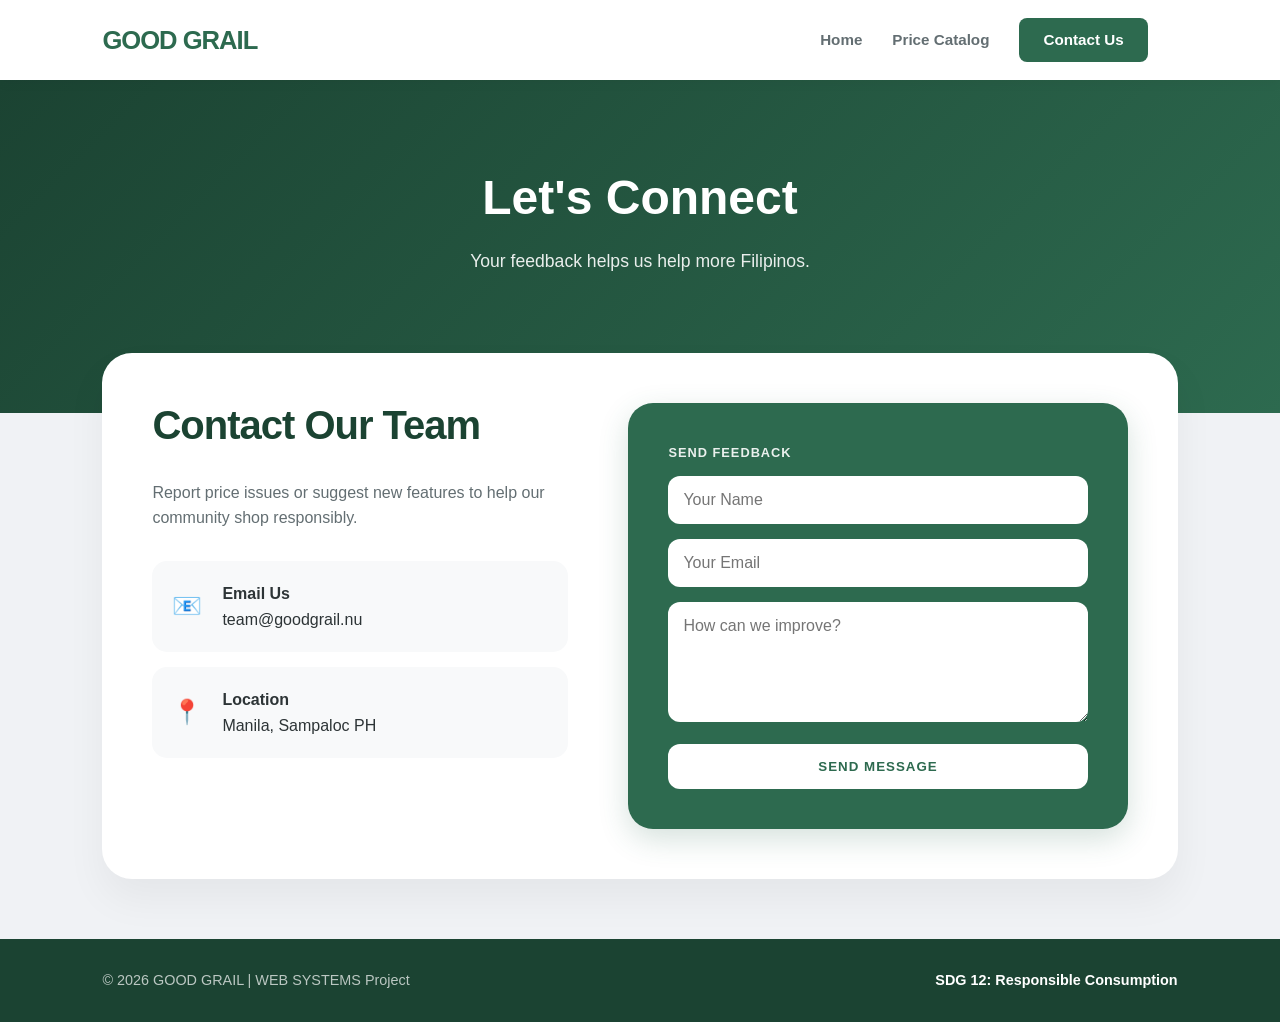
==== contactpage.html @ 933bb587 "Add files via upload" ====
<!DOCTYPE html>
<html lang="en">
<head>
    <title>Good Grail | Contact Us</title>
    <link rel="stylesheet" href="header.css">
    <style>
        :root {
            --primary-green: #2d6a4f;
            --accent-navy: #1b4332;
            --bg-soft: #f0f2f5;
            --white: #ffffff;
            --text-dark: #2d3436;
            --text-muted: #636e72;
        }

        body { 
            font-family: 'Inter', sans-serif; 
            margin: 0; 
            background-color: var(--bg-soft);
            color: var(--text-dark);
            line-height: 1.6;
        }

        .hero { 
            background: linear-gradient(135deg, var(--accent-navy) 0%, var(--primary-green) 100%); 
            padding: 80px 8% 120px; 
            text-align: center; 
            color: white; 
        }

        .hero h1 { 
            font-size: 3rem; 
            margin: 0; 
            font-weight: 800;
        }

        .hero p {
            font-size: 1.1rem;
            opacity: 0.9;
            margin-top: 10px;
        }
        
        .dashboard-container {
            padding: 0 8% 60px; 
            margin-top: -60px; 
            display: flex; 
            justify-content: center; 
        }

        .contact-card { 
            background: white; 
            padding: 50px; 
            border-radius: 30px; 
            box-shadow: 0 20px 40px rgba(0,0,0,0.05); 
            display: grid; 
            grid-template-columns: 1fr 1.2fr; 
            gap: 60px; 
            max-width: 1100px; 
            width: 100%; 
            box-sizing: border-box;
        }

        .contact-info h2 { 
            font-size: 2.5rem; 
            color: var(--accent-navy); 
            letter-spacing: -1px; 
            margin-top: 0;
            line-height: 1.1;
        }

        .info-item { 
            display: flex; 
            align-items: center; 
            gap: 20px; 
            padding: 20px; 
            background: #f8f9fa; 
            border-radius: 15px; 
            margin-bottom: 15px;
            transition: transform 0.2s ease;
        }

        .info-item:hover {
            transform: translateX(5px);
        }

        .info-item span { 
            font-size: 1.5rem; 
        }

        .feedback-form { 
            background: var(--primary-green); 
            color: white; 
            padding: 40px; 
            border-radius: 25px; 
            box-shadow: 0 10px 30px rgba(45, 106, 79, 0.2);
        }

        .feedback-form input, 
        .feedback-form textarea { 
            width: 100%; 
            padding: 15px; 
            margin-bottom: 15px; 
            border: none; 
            border-radius: 12px; 
            font-family: inherit; 
            font-size: 1rem; 
            box-sizing: border-box; 
        }

        .feedback-form input:focus, 
        .feedback-form textarea:focus {
            outline: 3px solid rgba(255,255,255,0.3);
        }

        .btn-submit { 
            background: white; 
            color: var(--primary-green); 
            width: 100%; 
            padding: 15px; 
            border: none; 
            border-radius: 12px; 
            cursor: pointer; 
            font-weight: 800; 
            transition: 0.3s;
            text-transform: uppercase;
            letter-spacing: 1px;
        }

        .btn-submit:hover { 
            transform: scale(1.02); 
            box-shadow: 0 5px 15px rgba(0,0,0,0.1); 
            background-color: #f8f9fa;
        }

        footer { 
            background: var(--accent-navy); 
            color: rgba(255,255,255,0.7); 
            padding: 30px 8%; 
            display: flex; 
            justify-content: space-between; 
            font-size: 0.9rem;
            align-items: center;
        }
        
        @media (max-width: 900px) {
            .contact-card { grid-template-columns: 1fr; gap: 40px; padding: 30px; }
            .hero h1 { font-size: 2.2rem; }
            footer { flex-direction: column; gap: 15px; text-align: center; }
        }
    </style>
</head>
<body>

    <header>
        <a href="index.html" class="logo">GOOD GRAIL</a>
        <nav class="main-nav">
            <a href="index.html">Home</a>
            <a href="pricecatalog.html">Price Catalog</a>
            <a href="contactpage.html" class="btn-contact">Contact Us</a>
        </nav>
    </header>

    <section class="hero">
        <h1>Let's Connect</h1>
        <p>Your feedback helps us help more Filipinos.</p>
    </section>

    <main class="dashboard-container">
        <div class="contact-card">
            <section class="contact-info">
                <h2>Contact Our Team</h2>
                <p style="color: var(--text-muted); margin-bottom: 30px;">Report price issues or suggest new features to help our community shop responsibly.</p>
                <div class="info-item">
                    <span>📧</span>
                    <div><b>Email Us</b><br>team@goodgrail.nu</div>
                </div>
                <div class="info-item">
                    <span>📍</span>
                    <div><b>Location</b><br>Manila, Sampaloc PH</div>
                </div>
            </section>

            <section class="feedback-form">
                <h3 style="margin-top: 0; text-transform: uppercase; font-size: 0.8rem; letter-spacing: 1px; opacity: 0.9;">Send Feedback</h3>
                <form id="contactForm" onsubmit="event.preventDefault(); alert('Message sent! Thank you for your feedback.');">
                    <input type="text" placeholder="Your Name" required>
                    <input type="email" placeholder="Your Email" required>
                    <textarea placeholder="How can we improve?" rows="5" required></textarea>
                    <button type="submit" class="btn-submit">SEND MESSAGE</button>
                </form>
            </section>
        </div>
    </main>

    <footer>
        <div>© 2026 GOOD GRAIL | WEB SYSTEMS Project</div>
        <div style="font-weight: bold; color: white;">SDG 12: Responsible Consumption</div>
    </footer>
</body>
</html>
---- header.css ----
header {
    background-color: #ffffff;
    padding: 0 8%;
    height: 80px;
    display: flex;
    justify-content: space-between;
    align-items: center;
    box-shadow: 0 4px 12px rgba(0,0,0,0.03);
    position: sticky;
    top: 0;
    z-index: 1000;
}

.logo { 
    font-weight: 800; 
    font-size: 1.6rem; 
    color: #2d6a4f; 
    letter-spacing: -1px;
    cursor: pointer;
    text-decoration: none;
}

.main-nav {
    display: flex;
    align-items: center;
}

.main-nav a { 
    text-decoration: none; 
    color: #636e72; 
    margin-right: 30px; 
    font-weight: 600; 
    font-size: 0.95rem;
    transition: color 0.3s;
}

.main-nav a:hover { color: #2d6a4f; }

.btn-contact { 
    background: #2d6a4f; 
    color: white !important; 
    padding: 10px 24px; 
    border: none; 
    border-radius: 8px; 
    cursor: pointer; 
    font-weight: 600; 
    font-size: 0.95rem;
    text-decoration: none;
    transition: all 0.3s ease;
    display: inline-block;
}

.btn-contact:hover { 
    background: #1b4332; 
    transform: translateY(-2px);
    box-shadow: 0 4px 12px rgba(45, 106, 79, 0.3);
}
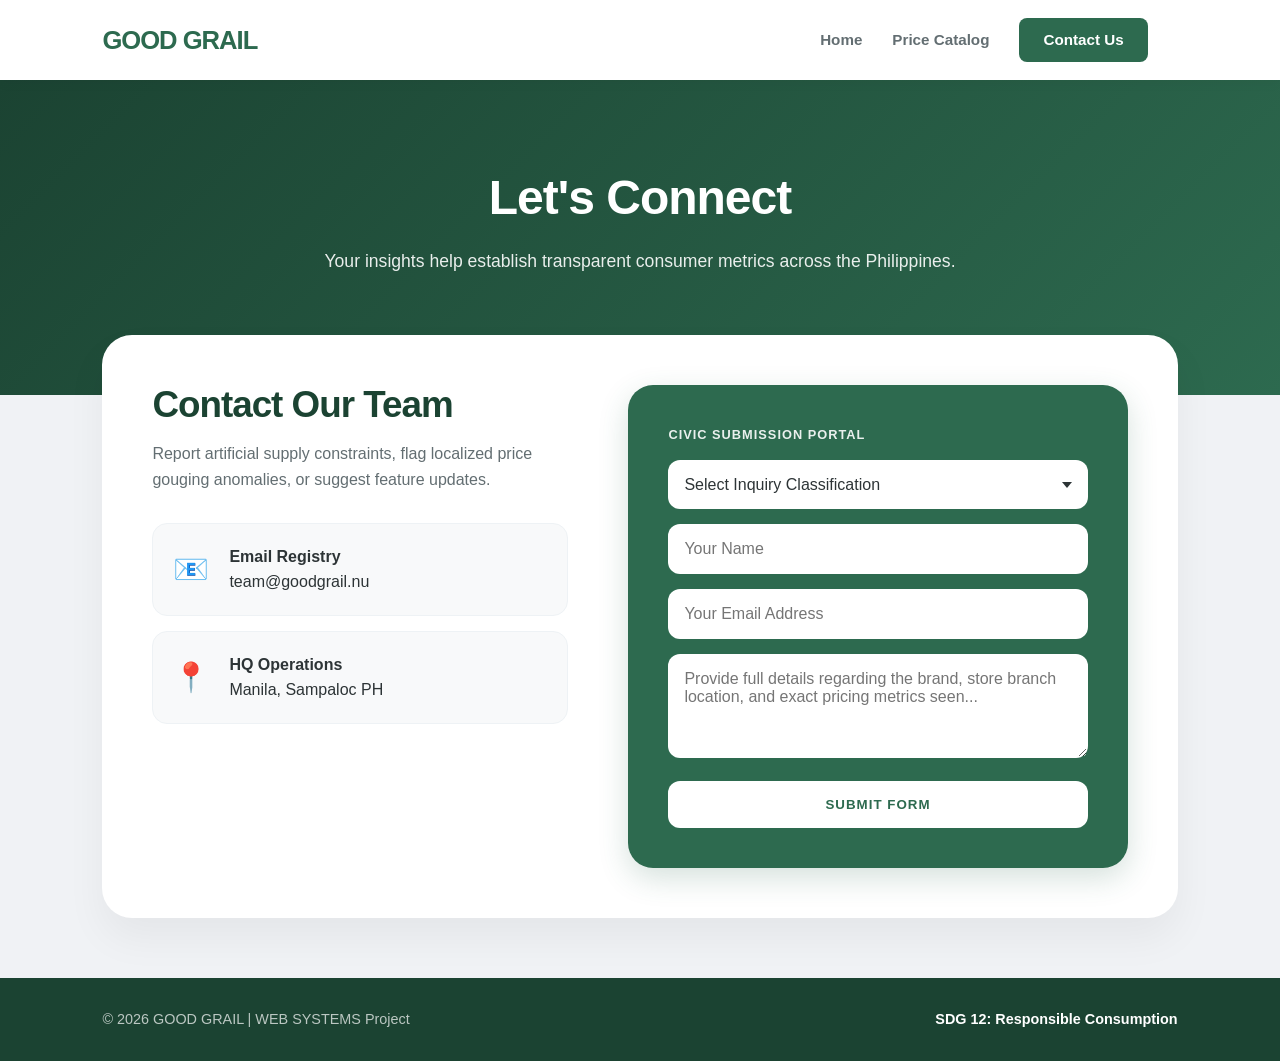
==== commit e0bdfd79: "Update contactpage.html" ====
--- a/contactpage.html
+++ b/contactpage.html
@@ -6,6 +6,7 @@
     <style>
         :root {
             --primary-green: #2d6a4f;
+            --accent-green: #40916c;
             --accent-navy: #1b4332;
             --bg-soft: #f0f2f5;
             --white: #ffffff;
@@ -13,42 +14,51 @@
             --text-muted: #636e72;
         }
 
+        *, *::before, *::after {
+            box-sizing: border-box;
+        }
+
         body { 
-            font-family: 'Inter', sans-serif; 
+            font-family: 'Inter', 'Segoe UI', sans-serif; 
             margin: 0; 
-            background-color: var(--bg-soft);
-            color: var(--text-dark);
+            background-color: var(--bg-soft); 
+            color: var(--text-dark); 
             line-height: 1.6;
+            display: flex;
+            flex-direction: column;
+            min-height: 100vh;
         }
 
         .hero { 
             background: linear-gradient(135deg, var(--accent-navy) 0%, var(--primary-green) 100%); 
             padding: 80px 8% 120px; 
             text-align: center; 
-            color: white; 
+            color: var(--white); 
         }
 
         .hero h1 { 
             font-size: 3rem; 
             margin: 0; 
             font-weight: 800;
+            letter-spacing: -1px;
         }
 
         .hero p {
             font-size: 1.1rem;
             opacity: 0.9;
-            margin-top: 10px;
+            margin: 10px 0 0 0;
         }
         
         .dashboard-container {
             padding: 0 8% 60px; 
             margin-top: -60px; 
+            flex: 1;
             display: flex; 
             justify-content: center; 
         }
 
         .contact-card { 
-            background: white; 
+            background: var(--white); 
             padding: 50px; 
             border-radius: 30px; 
             box-shadow: 0 20px 40px rgba(0,0,0,0.05); 
@@ -57,15 +67,15 @@
             gap: 60px; 
             max-width: 1100px; 
             width: 100%; 
-            box-sizing: border-box;
         }
 
         .contact-info h2 { 
-            font-size: 2.5rem; 
+            font-size: 2.3rem; 
             color: var(--accent-navy); 
             letter-spacing: -1px; 
-            margin-top: 0;
+            margin: 0 0 10px 0;
             line-height: 1.1;
+            font-weight: 800;
         }
 
         .info-item { 
@@ -77,6 +87,7 @@
             border-radius: 15px; 
             margin-bottom: 15px;
             transition: transform 0.2s ease;
+            border: 1px solid #eef2f5;
         }
 
         .info-item:hover {
@@ -84,52 +95,73 @@
         }
 
         .info-item span { 
-            font-size: 1.5rem; 
+            font-size: 1.8rem; 
         }
 
         .feedback-form { 
             background: var(--primary-green); 
-            color: white; 
+            color: var(--white); 
             padding: 40px; 
             border-radius: 25px; 
             box-shadow: 0 10px 30px rgba(45, 106, 79, 0.2);
         }
 
+        .feedback-form select,
         .feedback-form input, 
         .feedback-form textarea { 
             width: 100%; 
             padding: 15px; 
             margin-bottom: 15px; 
-            border: none; 
+            border: 1px solid transparent; 
             border-radius: 12px; 
             font-family: inherit; 
             font-size: 1rem; 
-            box-sizing: border-box; 
+            outline: none;
+            background-color: var(--white);
+            color: var(--text-dark);
+        }
+
+        .feedback-form select {
+            cursor: pointer;
+            appearance: none;
+            background-image: url("data:image/svg+xml;utf8,<svg xmlns='http://www.w3.org/2000/svg' width='10' height='6' fill='%232d3436'><path d='M0 0l5 6 5-6z'/></svg>");
+            background-repeat: no-repeat;
+            background-position: right 15px center;
         }
 
         .feedback-form input:focus, 
-        .feedback-form textarea:focus {
-            outline: 3px solid rgba(255,255,255,0.3);
+        .feedback-form textarea:focus,
+        .feedback-form select:focus {
+            border-color: var(--accent-navy);
+            box-shadow: 0 0 0 4px rgba(27, 67, 50, 0.2);
         }
 
         .btn-submit { 
-            background: white; 
+            background: var(--white); 
             color: var(--primary-green); 
             width: 100%; 
-            padding: 15px; 
+            padding: 16px; 
             border: none; 
             border-radius: 12px; 
             cursor: pointer; 
             font-weight: 800; 
-            transition: 0.3s;
+            transition: all 0.3s;
             text-transform: uppercase;
             letter-spacing: 1px;
         }
 
         .btn-submit:hover { 
-            transform: scale(1.02); 
-            box-shadow: 0 5px 15px rgba(0,0,0,0.1); 
+            transform: scale(1.01); 
+            box-shadow: 0 5px 15px rgba(0,0,0,0.15); 
             background-color: #f8f9fa;
+        }
+
+        .btn-submit:disabled {
+            background-color: #b2bec3;
+            color: #636e72;
+            cursor: not-allowed;
+            transform: none;
+            box-shadow: none;
         }
 
         footer { 
@@ -162,31 +194,37 @@
 
     <section class="hero">
         <h1>Let's Connect</h1>
-        <p>Your feedback helps us help more Filipinos.</p>
+        <p>Your insights help establish transparent consumer metrics across the Philippines.</p>
     </section>
 
     <main class="dashboard-container">
         <div class="contact-card">
             <section class="contact-info">
                 <h2>Contact Our Team</h2>
-                <p style="color: var(--text-muted); margin-bottom: 30px;">Report price issues or suggest new features to help our community shop responsibly.</p>
+                <p style="color: var(--text-muted); margin-bottom: 30px;">Report artificial supply constraints, flag localized price gouging anomalies, or suggest feature updates.</p>
                 <div class="info-item">
                     <span>📧</span>
-                    <div><b>Email Us</b><br>team@goodgrail.nu</div>
+                    <div><b>Email Registry</b><br>team@goodgrail.nu</div>
                 </div>
                 <div class="info-item">
                     <span>📍</span>
-                    <div><b>Location</b><br>Manila, Sampaloc PH</div>
+                    <div><b>HQ Operations</b><br>Manila, Sampaloc PH</div>
                 </div>
             </section>
 
             <section class="feedback-form">
-                <h3 style="margin-top: 0; text-transform: uppercase; font-size: 0.8rem; letter-spacing: 1px; opacity: 0.9;">Send Feedback</h3>
-                <form id="contactForm" onsubmit="event.preventDefault(); alert('Message sent! Thank you for your feedback.');">
-                    <input type="text" placeholder="Your Name" required>
-                    <input type="email" placeholder="Your Email" required>
-                    <textarea placeholder="How can we improve?" rows="5" required></textarea>
-                    <button type="submit" class="btn-submit">SEND MESSAGE</button>
+                <h3 style="margin-top: 0; text-transform: uppercase; font-size: 0.8rem; letter-spacing: 1px; opacity: 0.9; margin-bottom: 15px;">Civic Submission Portal</h3>
+                <form id="contactForm" onsubmit="processFormSubmission(event)">
+                    <select id="form-type" required>
+                        <option value="" disabled selected>Select Inquiry Classification</option>
+                        <option value="gouging">Report Local Price Gouging / Discrepancy</option>
+                        <option value="feature">Suggest Platform Feature / UI Update</option>
+                        <option value="general">General Team Inquiry</option>
+                    </select>
+                    <input type="text" id="form-name" placeholder="Your Name" required>
+                    <input type="email" id="form-email" placeholder="Your Email Address" required>
+                    <textarea id="form-message" placeholder="Provide full details regarding the brand, store branch location, and exact pricing metrics seen..." rows="4" required></textarea>
+                    <button type="submit" id="submit-btn" class="btn-submit">Submit Form</button>
                 </form>
             </section>
         </div>
@@ -196,5 +234,60 @@
         <div>© 2026 GOOD GRAIL | WEB SYSTEMS Project</div>
         <div style="font-weight: bold; color: white;">SDG 12: Responsible Consumption</div>
     </footer>
+
+    <script>
+        const SHEETY_MESSAGES_URL = "https://api.sheety.co/714f9aedd46168f80737977f95b48854/goodGrailData/messages";
+
+        async function processFormSubmission(e) {
+            e.preventDefault();
+            
+            const submitBtn = document.getElementById('submit-btn');
+            const type = document.getElementById('form-type').value;
+            const name = document.getElementById('form-name').value;
+            const email = document.getElementById('form-email').value;
+            const message = document.getElementById('form-message').value;
+
+            submitBtn.disabled = true;
+            submitBtn.innerText = "Sending...";
+
+            const payload = {
+                message: {
+                    type: type,
+                    name: name,
+                    email: email,
+                    message: message
+                }
+            };
+
+            try {
+                const response = await fetch(SHEETY_MESSAGES_URL, {
+                    method: 'POST',
+                    headers: {
+                        'Content-Type': 'application/json'
+                    },
+                    body: JSON.stringify(payload)
+                });
+
+                if (response.ok) {
+                    let feedbackAlert = `Thank you, ${name}! `;
+                    if (type === 'gouging') {
+                        feedbackAlert += 'Your price gouging report has been compiled into our analytics engine. We will review the branch data promptly.';
+                    } else {
+                        feedbackAlert += 'Your message has been received. Our engineering team will review your comments.';
+                    }
+                    alert(feedbackAlert);
+                    document.getElementById('contactForm').reset();
+                } else {
+                    alert("Submission failed. Please check if your sheet configuration supports POST operations.");
+                }
+            } catch (error) {
+                console.error("Submission Error:", error);
+                alert("Network error. Unable to connect to submission registry.");
+            } finally {
+                submitBtn.disabled = false;
+                submitBtn.innerText = "Submit Form";
+            }
+        }
+    </script>
 </body>
-</html>+</html>
